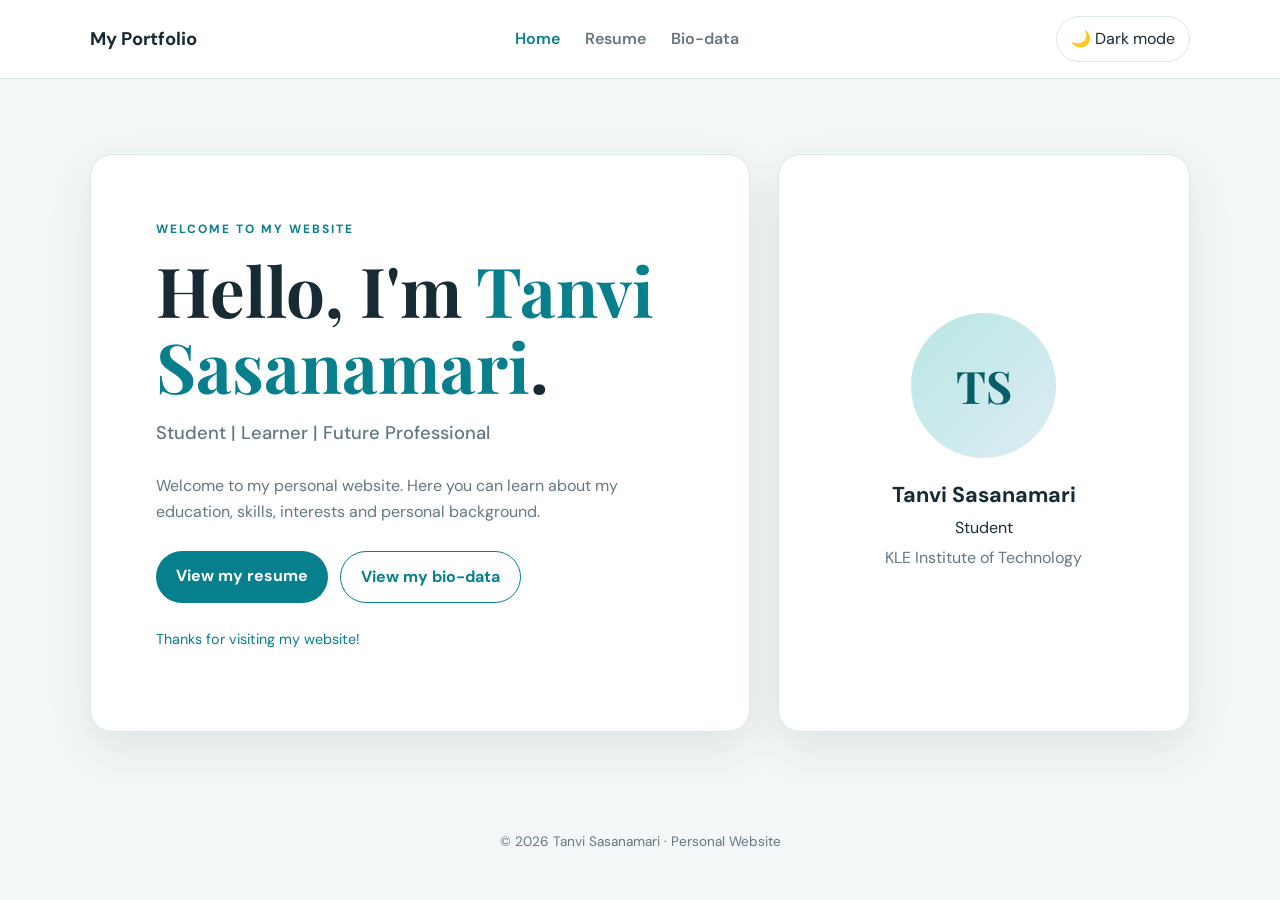
==== index.html @ cfb6fdb2 "Add files via upload" ====
<!DOCTYPE html>
<html lang="en">
<head>
  <meta charset="UTF-8">
  <meta name="viewport" content="width=device-width, initial-scale=1.0">
  <title>My Personal Website | Home</title>
  <link rel="stylesheet" href="style.css">
  <script src="https://code.jquery.com/jquery-3.7.1.min.js"></script>
  <script src="script.js" defer></script>
</head>
<body>
  <header class="site-header">
    <a class="brand" href="index.html">My Portfolio</a>
    <nav>
      <a class="active" href="index.html">Home</a>
      <a href="resume.html">Resume</a>
      <a href="biodata.html">Bio-data</a>
    </nav>
    <button id="themeBtn" class="small-button" type="button">🌙 Dark mode</button>
  </header>

  <main class="hero">
    <section class="hero-card">
      <p class="eyebrow">WELCOME TO MY WEBSITE</p>
      <h1>Hello, I'm <span class="accent">Tanvi Sasanamari</span>.</h1>
      <h2>Student | Learner | Future Professional</h2>
      <p class="intro">Welcome to my personal website. Here you can learn about my education, skills, interests and personal background.</p>
      <div class="actions">
        <a class="button" href="resume.html">View my resume</a>
        <a class="button button-outline" href="biodata.html">View my bio-data</a>
      </div>
      <p id="welcomeMessage" class="welcome-message">Thanks for visiting my website!</p>
    </section>
    <aside class="profile-card">
      <div class="avatar">TS</div>
      <h3>Tanvi Sasanamari</h3>
      <p>Student</p>
      <p class="muted">KLE Institute of Technology</p>
    </aside>
  </main>

  <footer>© 2026 Tanvi Sasanamari · Personal Website</footer>
</body>
</html>
---- style.css ----
@import url('https://fonts.googleapis.com/css2?family=DM+Sans:wght@400;500;600;700&family=Playfair+Display:wght@600;700&display=swap');

:root {
  --bg: #f3f7f7; --surface: #ffffff; --text: #172b35; --muted: #647780;
  --accent: #087f8c; --accent-dark: #06616b; --line: #dce7e8;
  --shadow: 0 16px 45px rgba(22, 55, 65, .09);
}
* { box-sizing: border-box; }
body { margin: 0; background: var(--bg); color: var(--text); font-family: 'DM Sans', sans-serif; line-height: 1.65; }
.site-header { min-height: 76px; padding: 16px 7%; display: flex; align-items: center; justify-content: space-between; gap: 20px; background: var(--surface); border-bottom: 1px solid var(--line); }
.brand { color: var(--text); font-weight: 700; font-size: 1.15rem; text-decoration: none; }
nav { display: flex; gap: 25px; flex-wrap: wrap; }
nav a { color: var(--muted); text-decoration: none; font-weight: 600; }
nav a:hover, nav a.active { color: var(--accent); }
.small-button { border: 1px solid var(--line); border-radius: 30px; background: var(--surface); color: var(--text); padding: 9px 14px; cursor: pointer; font: inherit; }
.hero { width: min(1100px, 86%); margin: 75px auto; display: grid; grid-template-columns: 1.6fr 1fr; gap: 28px; align-items: stretch; }
.hero-card, .profile-card, .content-card { background: var(--surface); border: 1px solid var(--line); border-radius: 22px; box-shadow: var(--shadow); }
.hero-card { padding: clamp(28px, 6vw, 65px); }
.eyebrow { color: var(--accent); letter-spacing: 2px; font-size: .75rem; font-weight: 700; }
h1, h2, h3, p { margin-top: 0; }
h1 { font: 700 clamp(2.4rem, 6vw, 4.3rem)/1.1 'Playfair Display', serif; margin-bottom: 14px; }
h2 { font-size: 1.35rem; margin-bottom: 12px; }
.accent { color: var(--accent); }
.hero-card h2 { color: var(--muted); font-size: 1.15rem; font-weight: 500; }
.intro { color: var(--muted); max-width: 580px; margin: 25px 0; }
.actions { display: flex; flex-wrap: wrap; gap: 12px; }
.button { display: inline-block; text-decoration: none; padding: 12px 20px; border-radius: 30px; background: var(--accent); color: white; font-weight: 700; }
.button:hover { background: var(--accent-dark); }
.button-outline { background: transparent; border: 1px solid var(--accent); color: var(--accent); }
.welcome-message { color: var(--accent); margin-top: 25px; font-size: .9rem; }
.profile-card { padding: 35px 25px; text-align: center; display: flex; flex-direction: column; justify-content: center; align-items: center; }
.avatar { width: 145px; height: 145px; border-radius: 50%; display: grid; place-items: center; background: linear-gradient(135deg, #b9e7e3, #dcecf5); color: #075d68; font: 700 2.8rem 'Playfair Display', serif; margin-bottom: 20px; }
.avatar-small { width: 85px; height: 85px; font-size: 1.8rem; margin: 0 auto 15px; }
.profile-card h3 { margin-bottom: 2px; font-size: 1.35rem; }
.profile-card p { margin-bottom: 3px; }
.muted, .page-heading p:last-child { color: var(--muted); }
.page { width: min(900px, 88%); margin: 55px auto 75px; }
.page-heading { text-align: center; margin-bottom: 35px; }
.page-heading h1 { font-size: clamp(2.5rem, 5vw, 3.5rem); }
.content-card { padding: 27px 32px; margin: 18px 0; }
.content-card p, .content-card li { color: var(--muted); }
.content-card ul { padding-left: 22px; margin-bottom: 0; }
.table-wrap { overflow-x: auto; }
table { border-collapse: collapse; width: 100%; min-width: 520px; text-align: left; }
th, td { padding: 12px; border-bottom: 1px solid var(--line); }
th { color: var(--accent); background: var(--bg); }
.chips { display: flex; gap: 10px; flex-wrap: wrap; }
.chips span { background: #e2f2f1; color: #08636b; border-radius: 30px; padding: 7px 14px; font-size: .9rem; font-weight: 600; }
.details { display: grid; grid-template-columns: minmax(130px, .7fr) 1.5fr; gap: 10px 18px; margin: 20px 0 0; }
.details dt { font-weight: 700; color: var(--text); }
.details dd { margin: 0; color: var(--muted); }
.signature { text-align: right; font-weight: 700; margin-top: 28px; }
footer { text-align: center; padding: 24px; color: var(--muted); font-size: .85rem; }
body.dark { --bg: #101d23; --surface: #192a32; --text: #edf5f5; --muted: #b0c0c5; --accent: #65d2cb; --accent-dark: #3db4ae; --line: #30444d; --shadow: 0 16px 45px rgba(0,0,0,.18); }
body.dark .chips span { background: #24464a; color: #a9eeea; }
body.dark th { background: #20343c; }
@media (max-width: 720px) {
  .site-header { padding: 16px 5%; flex-wrap: wrap; }
  nav { order: 3; width: 100%; gap: 18px; }
  .hero { grid-template-columns: 1fr; margin: 35px auto; }
  .page { margin-top: 35px; }
  .content-card { padding: 22px; }
  .details { grid-template-columns: 1fr; gap: 2px; }
  .details dd { margin-bottom: 10px; }
}
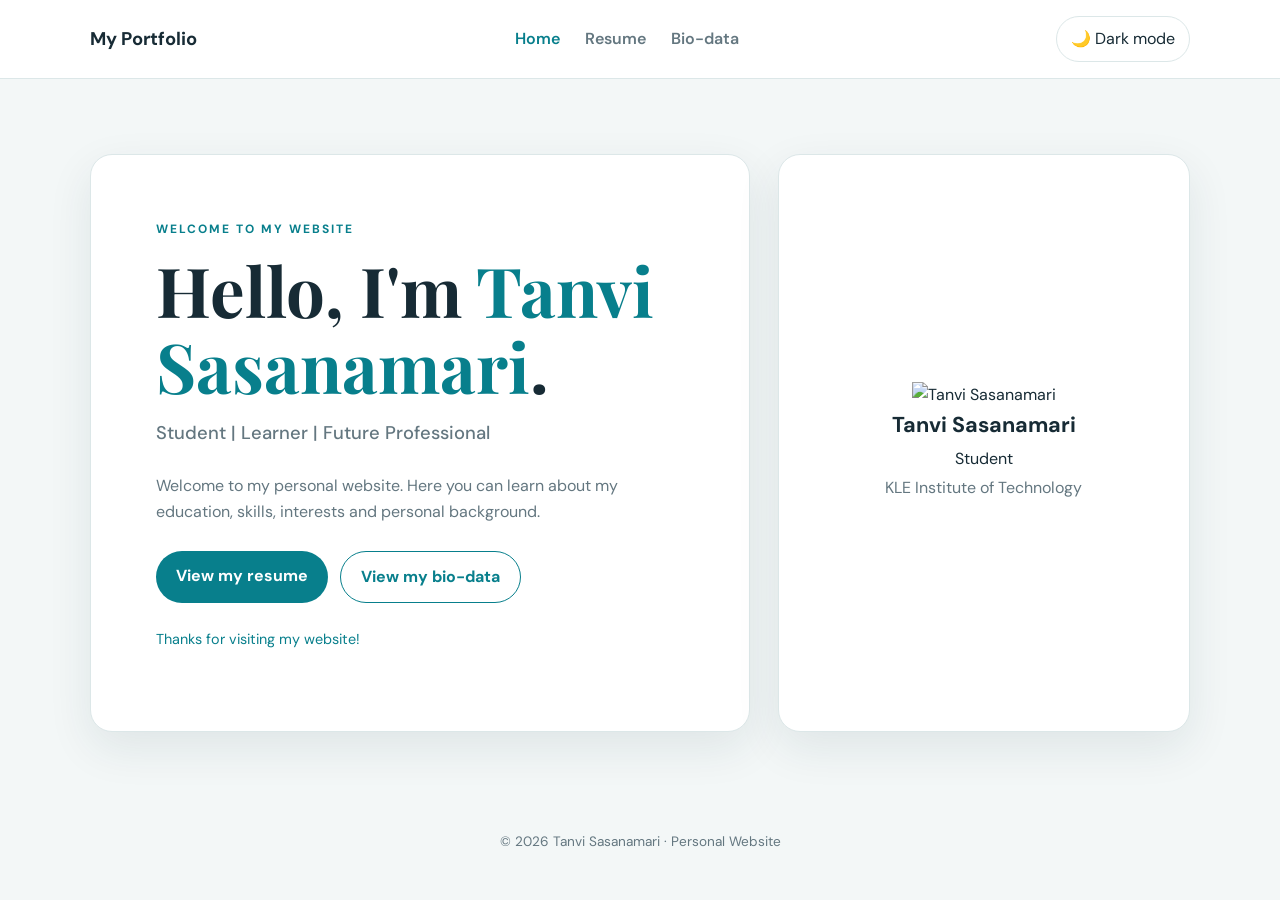
==== commit 59472134: "Update index.html" ====
--- a/index.html
+++ b/index.html
@@ -32,11 +32,12 @@
       <p id="welcomeMessage" class="welcome-message">Thanks for visiting my website!</p>
     </section>
     <aside class="profile-card">
-      <div class="avatar">TS</div>
-      <h3>Tanvi Sasanamari</h3>
-      <p>Student</p>
-      <p class="muted">KLE Institute of Technology</p>
-    </aside>
+  <img src="profile.jpg" alt="Tanvi Sasanamari"
+       class="profile-picture">
+  <h3>Tanvi Sasanamari</h3>
+  <p>Student</p>
+  <p class="muted">KLE Institute of Technology</p>
+</aside>
   </main>
 
   <footer>© 2026 Tanvi Sasanamari · Personal Website</footer>
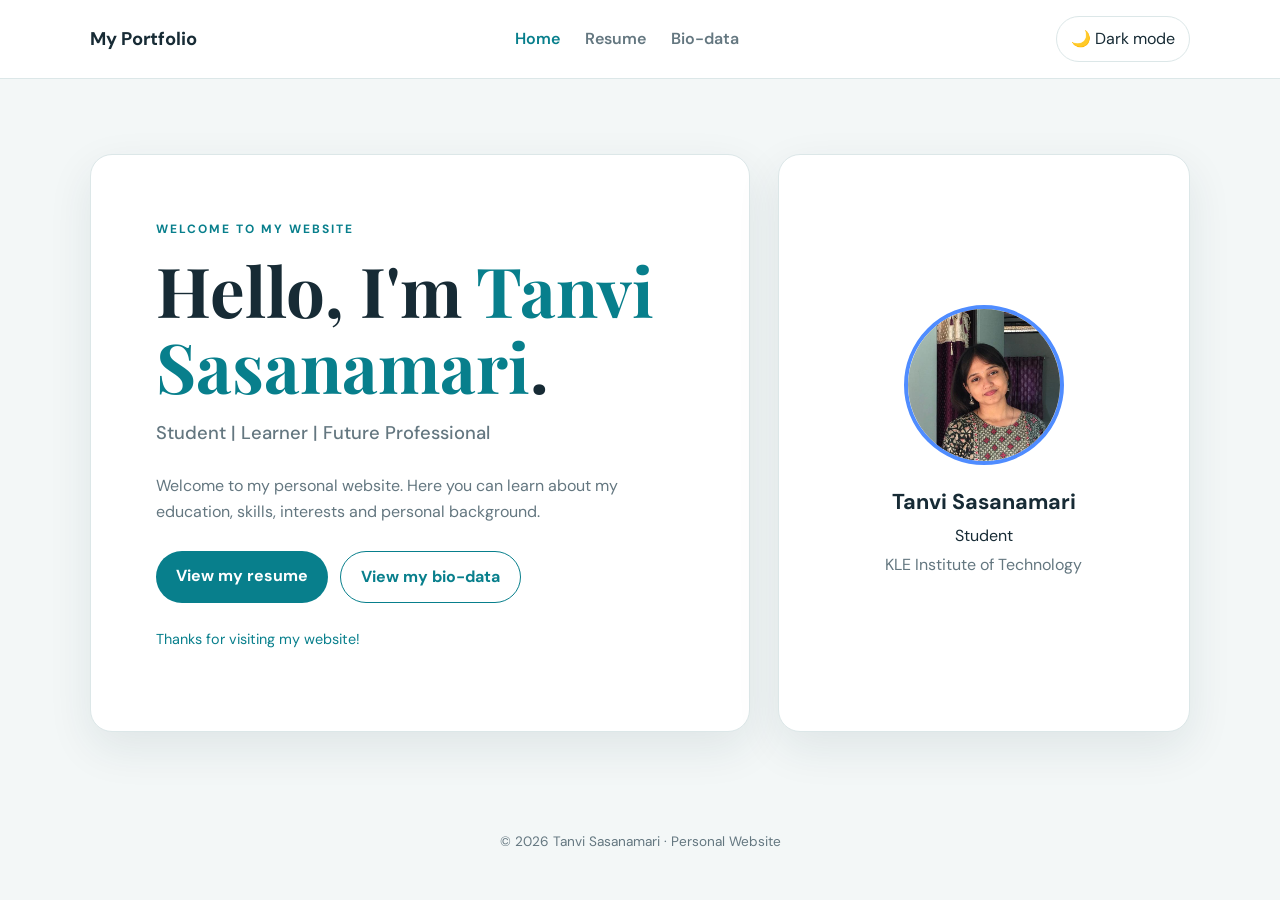
==== commit 06d97f91: "Update index.html" ====
--- a/index.html
+++ b/index.html
@@ -32,7 +32,7 @@
       <p id="welcomeMessage" class="welcome-message">Thanks for visiting my website!</p>
     </section>
     <aside class="profile-card">
-  <img src="profile.jpg" alt="Tanvi Sasanamari"
+  <img src="profile.jpeg" alt="Tanvi Sasanamari"
        class="profile-picture">
   <h3>Tanvi Sasanamari</h3>
   <p>Student</p>
--- a/style.css
+++ b/style.css
@@ -63,3 +63,12 @@
   .details { grid-template-columns: 1fr; gap: 2px; }
   .details dd { margin-bottom: 10px; }
 }
+.profile-picture {
+  width: 160px;
+  height: 160px;
+  border-radius: 50%;
+  object-fit: cover;
+  border: 4px solid #4f8cff;
+  display: block;
+  margin: 0 auto 20px;
+}
